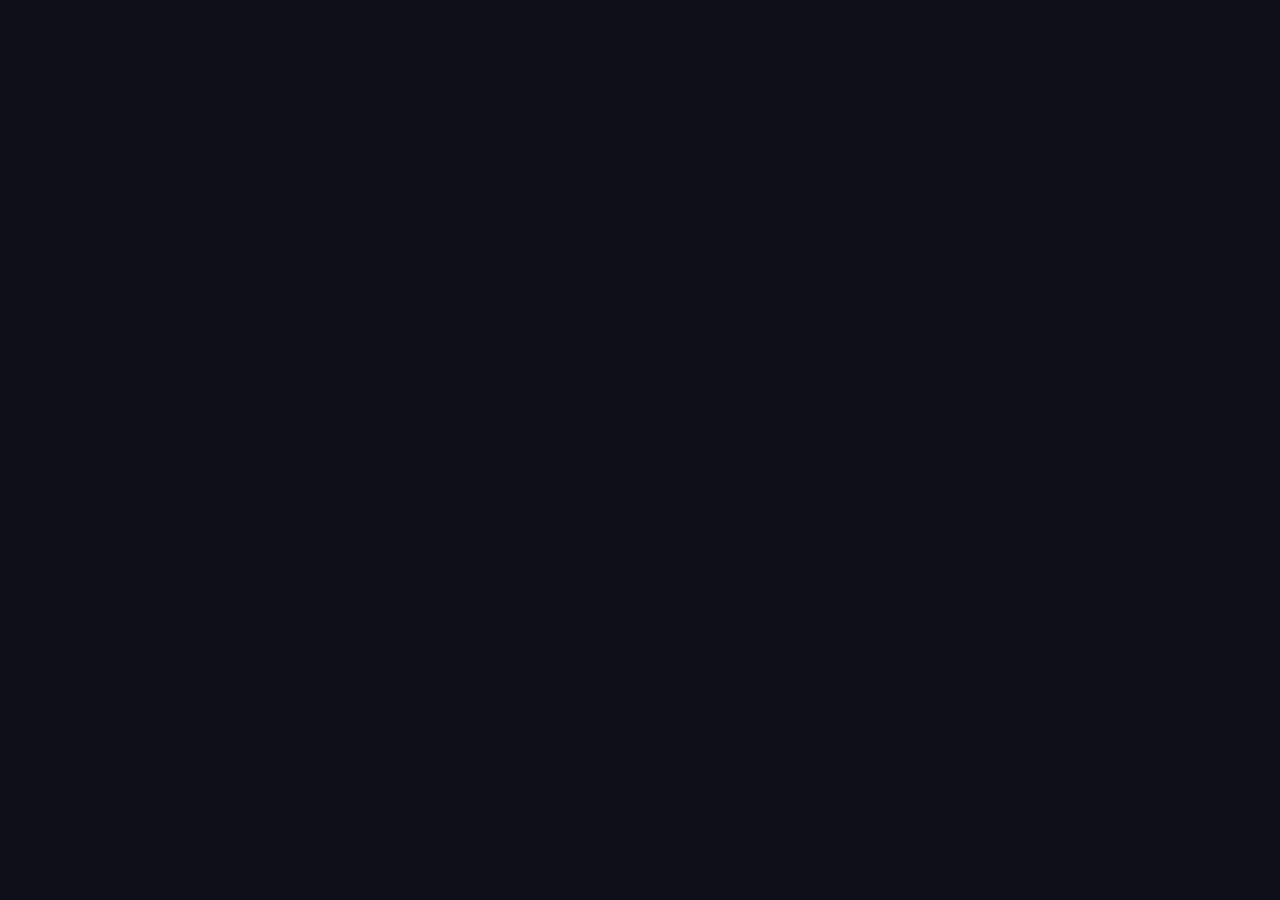
==== docs/index.html @ dfcd4a80 "Deploy: Update GitHub Pages site" ====
<!doctype html>
<html lang="en">
  <head>
    <meta charset="UTF-8" />
    <meta name="viewport" content="width=device-width, initial-scale=1.0, viewport-fit=cover" />
    <meta name="theme-color" content="#7c3aed" />
    <title>HarleyAuction - Real-Time Auction Aggregator</title>
    <link rel="icon" href="/favicon.svg" type="image/svg+xml" />
    <style>
      body {
        margin: 0;
        background: #0f0f1a;
        color: #f5f3ff;
        font-family: system-ui, -apple-system, "Segoe UI", Roboto, sans-serif;
      }
      * {
        box-sizing: border-box;
      }
      a {
        color: inherit;
      }
    </style>
    <script type="module" crossorigin src="/assets/index-mbLICwu4.js"></script>
    <link rel="stylesheet" crossorigin href="/assets/index-0RjhfozS.css">
  <link rel="manifest" href="/manifest.webmanifest"><script id="vite-plugin-pwa:register-sw" src="/registerSW.js"></script></head>
  <body>
    <div id="root"></div>
  </body>
</html>
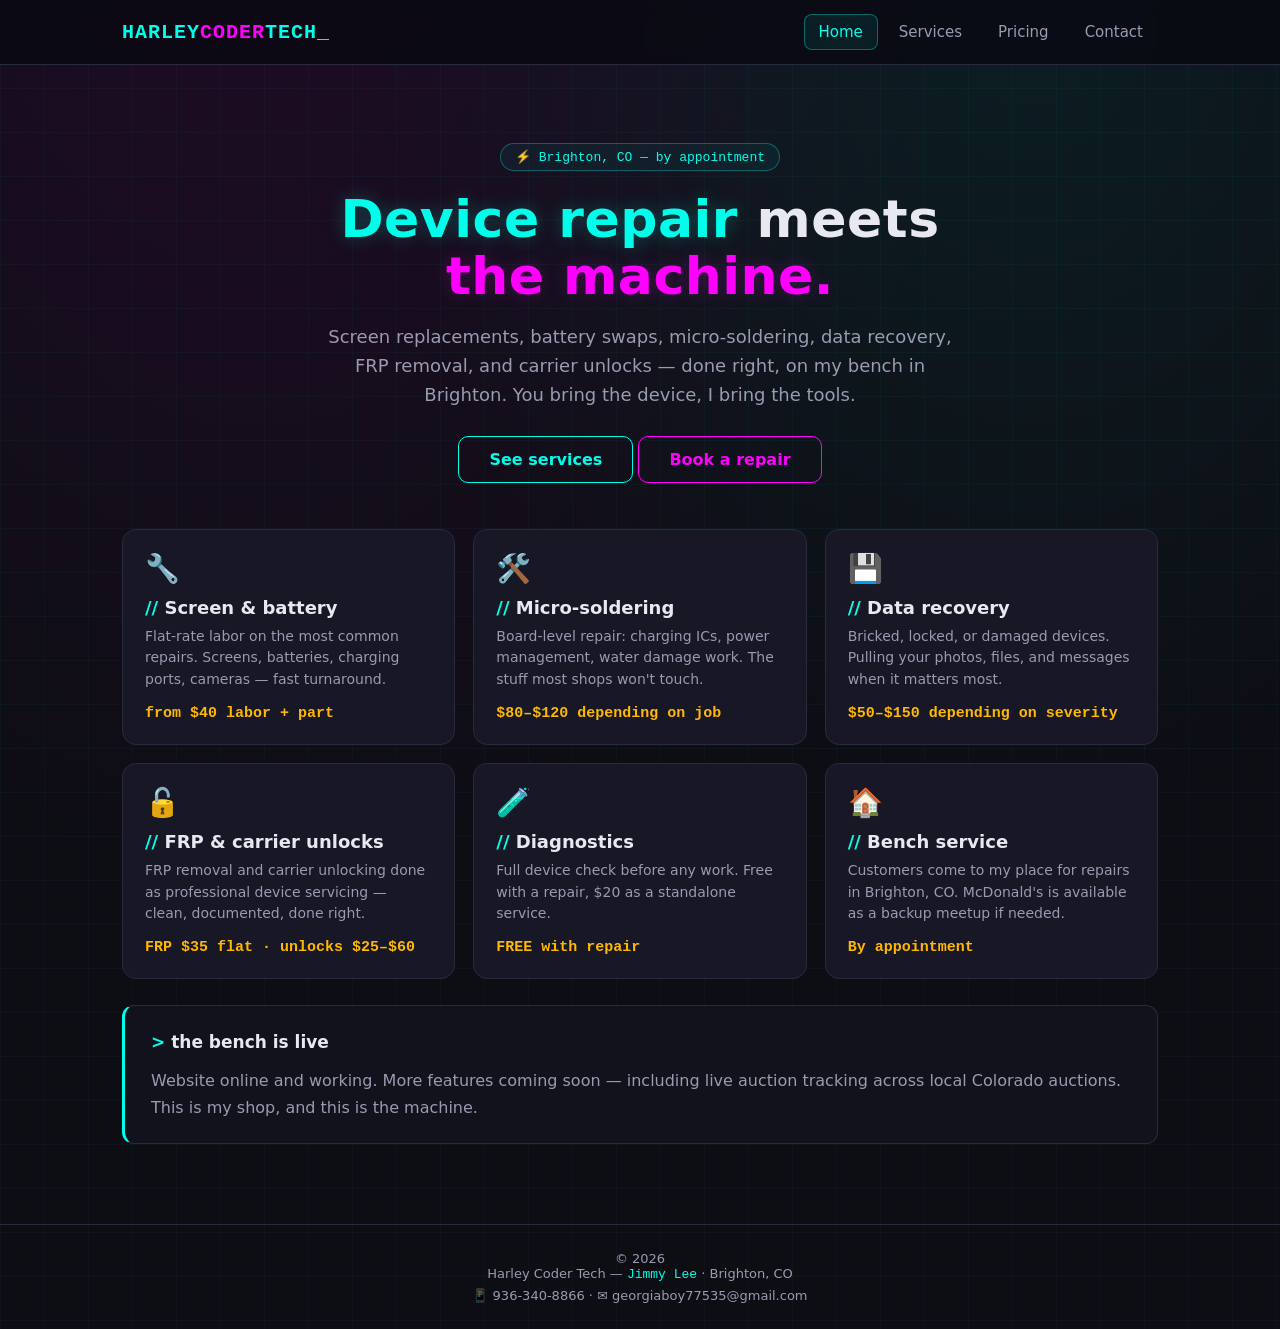
==== commit 1f0c7a22: "Add GitHub Pages site (static HTML)" ====
--- a/docs/index.html
+++ b/docs/index.html
@@ -1,30 +1,96 @@
-<!doctype html>
-<html lang="en">
-  <head>
-    <meta charset="UTF-8" />
-    <meta name="viewport" content="width=device-width, initial-scale=1.0, viewport-fit=cover" />
-    <meta name="theme-color" content="#7c3aed" />
-    <title>HarleyAuction - Real-Time Auction Aggregator</title>
-    <link rel="icon" href="/favicon.svg" type="image/svg+xml" />
-    <style>
-      body {
-        margin: 0;
-        background: #0f0f1a;
-        color: #f5f3ff;
-        font-family: system-ui, -apple-system, "Segoe UI", Roboto, sans-serif;
-      }
-      * {
-        box-sizing: border-box;
-      }
-      a {
-        color: inherit;
-      }
-    </style>
-    <script type="module" crossorigin src="/assets/index-mbLICwu4.js"></script>
-    <link rel="stylesheet" crossorigin href="/assets/index-0RjhfozS.css">
-  <link rel="manifest" href="/manifest.webmanifest"><script id="vite-plugin-pwa:register-sw" src="/registerSW.js"></script></head>
-  <body>
-    <div id="root"></div>-
-  </body>
-</html>
+<!DOCTYPE html>
+<html lang="en">
+<head>
+  <meta charset="UTF-8">
+  <meta name="viewport" content="width=device-width, initial-scale=1.0">
+  <title>Harley Coder Tech — Device Repair &amp; Diagnostics | Brighton, CO</title>
+  <meta name="description" content="Cyberpunk-styled device repair, diagnostics, and micro-soldering in Brighton, CO. Screen replacements, batteries, micro-soldering, data recovery, FRP removal, carrier unlocking.">
+  <link rel="stylesheet" href="css/style.css">
+  <link rel="icon" href="images/favicon.svg" type="image/svg+xml">
+</head>
+<body>
+  <header>
+    <div class="nav-wrap">
+      <a class="brand" href="index.html"><span class="h">HARLEY</span><span class="t">CODER</span><span class="h">TECH</span><span class="cursor">_</span></a>
+      <nav>
+        <a href="index.html" class="active">Home</a>
+        <a href="services.html">Services</a>
+        <a href="pricing.html">Pricing</a>
+        <a href="contact.html">Contact</a>
+      </nav>
+    </div>
+  </header>
+
+  <main>
+    <section class="hero">
+      <span class="tag">⚡ Brighton, CO — by appointment</span>
+      <h1>
+        <span class="glow-cyan">Device repair</span> meets<br>
+        <span class="glow-magenta">the machine.</span>
+      </h1>
+      <p>
+        Screen replacements, battery swaps, micro-soldering, data recovery,
+        FRP removal, and carrier unlocks — done right, on my bench in Brighton.
+        You bring the device, I bring the tools.
+      </p>
+      <a class="btn" href="services.html">See services</a>
+      <a class="btn magenta" href="contact.html">Book a repair</a>
+    </section>
+
+    <div class="grid">
+      <div class="card">
+        <div class="icon">🔧</div>
+        <h3><span>//</span> Screen &amp; battery</h3>
+        <p>Flat-rate labor on the most common repairs. Screens, batteries, charging ports, cameras — fast turnaround.</p>
+        <span class="price">from $40 labor + part</span>
+      </div>
+      <div class="card">
+        <div class="icon">🛠️</div>
+        <h3><span>//</span> Micro-soldering</h3>
+        <p>Board-level repair: charging ICs, power management, water damage work. The stuff most shops won't touch.</p>
+        <span class="price">$80–$120 depending on job</span>
+      </div>
+      <div class="card">
+        <div class="icon">💾</div>
+        <h3><span>//</span> Data recovery</h3>
+        <p>Bricked, locked, or damaged devices. Pulling your photos, files, and messages when it matters most.</p>
+        <span class="price">$50–$150 depending on severity</span>
+      </div>
+      <div class="card">
+        <div class="icon">🔓</div>
+        <h3><span>//</span> FRP &amp; carrier unlocks</h3>
+        <p>FRP removal and carrier unlocking done as professional device servicing — clean, documented, done right.</p>
+        <span class="price">FRP $35 flat · unlocks $25–$60</span>
+      </div>
+      <div class="card">
+        <div class="icon">🧪</div>
+        <h3><span>//</span> Diagnostics</h3>
+        <p>Full device check before any work. Free with a repair, $20 as a standalone service.</p>
+        <span class="price">FREE with repair</span>
+      </div>
+      <div class="card">
+        <div class="icon">🏠</div>
+        <h3><span>//</span> Bench service</h3>
+        <p>Customers come to my place for repairs in Brighton, CO. McDonald's is available as a backup meetup if needed.</p>
+        <span class="price">By appointment</span>
+      </div>
+    </div>
+
+    <div class="box">
+      <h3><span>&gt;</span> the bench is live</h3>
+      <p>
+        Website online and working. More features coming soon — including live
+        auction tracking across local Colorado auctions. This is my shop,
+        and this is the machine.
+      </p>
+    </div>
+  </main>
+
+  <footer>
+    <div>Harley Coder Tech — <span class="mono">Jimmy Lee</span> · Brighton, CO</div>
+    <div style="margin-top:6px">📱 936-340-8866 · ✉️ georgiaboy77535@gmail.com</div>
+  </footer>
+
+  <script src="js/main.js"></script>
+</body>
+</html>
--- a/docs/css/style.css
+++ b/docs/css/style.css
@@ -0,0 +1,267 @@
+/* ============================================================
+   Harley Coder Tech — cyberpunk-styled device repair
+   Brighton, CO | Jimmy Lee
+   Theme: neon cyan / magenta on deep black, scanline grid
+   ============================================================ */
+
+:root {
+  --bg: #0d0d14;
+  --bg2: #12121c;
+  --panel: #171726;
+  --cyan: #00ffea;
+  --magenta: #ff00ff;
+  --amber: #ffb800;
+  --text: #e8e8f0;
+  --muted: #9a9ab0;
+  --border: #2a2a3e;
+  --glow-cyan: rgba(0, 255, 234, 0.25);
+  --glow-magenta: rgba(255, 0, 255, 0.2);
+  --font: "Segoe UI", "SF Pro Display", system-ui, sans-serif;
+  --mono: "Cascadia Code", "Consolas", monospace;
+}
+
+* { margin: 0; padding: 0; box-sizing: border-box; }
+
+html { scroll-behavior: smooth; }
+
+body {
+  background: var(--bg);
+  color: var(--text);
+  font-family: var(--font);
+  min-height: 100vh;
+  background-image:
+    radial-gradient(ellipse at 20% -10%, rgba(255, 0, 255, 0.08), transparent 50%),
+    radial-gradient(ellipse at 80% 0%, rgba(0, 255, 234, 0.07), transparent 45%),
+    linear-gradient(rgba(0, 255, 234, 0.03) 1px, transparent 1px),
+    linear-gradient(90deg, rgba(0, 255, 234, 0.03) 1px, transparent 1px);
+  background-size: 100% 100%, 100% 100%, 44px 44px, 44px 44px;
+}
+
+/* ---------- header / nav ---------- */
+header {
+  background: rgba(10, 10, 18, 0.85);
+  backdrop-filter: blur(8px);
+  border-bottom: 1px solid var(--border);
+  position: sticky;
+  top: 0;
+  z-index: 50;
+}
+
+.nav-wrap {
+  max-width: 1080px;
+  margin: 0 auto;
+  padding: 14px 22px;
+  display: flex;
+  align-items: center;
+  justify-content: space-between;
+  gap: 16px;
+  flex-wrap: wrap;
+}
+
+.brand {
+  font-family: var(--mono);
+  font-size: 20px;
+  font-weight: 700;
+  letter-spacing: 1px;
+  text-decoration: none;
+  color: var(--text);
+}
+
+.brand .h { color: var(--cyan); }
+.brand .t { color: var(--magenta); }
+.brand .cursor { color: var(--cyan); animation: blink 1.1s steps(1) infinite; }
+
+@keyframes blink { 50% { opacity: 0; } }
+
+nav { display: flex; gap: 6px; flex-wrap: wrap; }
+
+nav a {
+  color: var(--muted);
+  text-decoration: none;
+  font-size: 15px;
+  font-weight: 500;
+  padding: 8px 14px;
+  border-radius: 8px;
+  transition: all 0.15s;
+  border: 1px solid transparent;
+}
+
+nav a:hover { color: var(--cyan); background: rgba(0, 255, 234, 0.06); }
+
+nav a.active {
+  color: var(--cyan);
+  border-color: rgba(0, 255, 234, 0.35);
+  background: rgba(0, 255, 234, 0.08);
+}
+
+/* ---------- layout ---------- */
+main { max-width: 1080px; margin: 0 auto; padding: 48px 22px 80px; }
+
+.hero { text-align: center; padding: 30px 0 46px; }
+
+.hero .tag {
+  display: inline-block;
+  font-family: var(--mono);
+  font-size: 13px;
+  color: var(--cyan);
+  border: 1px solid rgba(0, 255, 234, 0.3);
+  padding: 5px 14px;
+  border-radius: 999px;
+  margin-bottom: 20px;
+  background: rgba(0, 255, 234, 0.05);
+}
+
+.hero h1 {
+  font-size: clamp(30px, 5vw, 52px);
+  line-height: 1.1;
+  letter-spacing: 0.5px;
+}
+
+.hero h1 .glow-cyan { color: var(--cyan); text-shadow: 0 0 18px var(--glow-cyan); }
+.hero h1 .glow-magenta { color: var(--magenta); text-shadow: 0 0 18px var(--glow-magenta); }
+
+.hero p {
+  color: var(--muted);
+  font-size: 18px;
+  max-width: 640px;
+  margin: 18px auto 0;
+  line-height: 1.6;
+}
+
+.page-head { margin-bottom: 32px; }
+
+.page-head h2 {
+  font-size: 30px;
+  margin-bottom: 8px;
+}
+
+.page-head h2 span { color: var(--cyan); }
+
+.page-head p { color: var(--muted); }
+
+/* ---------- cards / panels ---------- */
+.grid {
+  display: grid;
+  grid-template-columns: repeat(auto-fill, minmax(280px, 1fr));
+  gap: 18px;
+}
+
+.card {
+  background: var(--panel);
+  border: 1px solid var(--border);
+  border-radius: 14px;
+  padding: 22px;
+  transition: transform 0.15s, border-color 0.15s, box-shadow 0.15s;
+}
+
+.card:hover {
+  transform: translateY(-3px);
+  border-color: rgba(0, 255, 234, 0.4);
+  box-shadow: 0 8px 30px rgba(0, 255, 234, 0.08);
+}
+
+.card .icon { font-size: 28px; margin-bottom: 12px; }
+
+.card h3 { font-size: 18px; margin-bottom: 8px; }
+.card h3 span { color: var(--cyan); }
+
+.card p { color: var(--muted); font-size: 14px; line-height: 1.55; }
+
+.card .price {
+  display: block;
+  margin-top: 14px;
+  font-family: var(--mono);
+  font-size: 15px;
+  color: var(--amber);
+  font-weight: 600;
+}
+
+/* ---------- callout boxes ---------- */
+.box {
+  border: 1px solid var(--border);
+  border-left: 3px solid var(--cyan);
+  background: var(--bg2);
+  border-radius: 12px;
+  padding: 22px 26px;
+  margin-top: 26px;
+  line-height: 1.7;
+}
+
+.box.magenta { border-left-color: var(--magenta); }
+
+.box h3 { margin-bottom: 10px; font-size: 17px; }
+.box h3 span { color: var(--cyan); }
+.box.magenta h3 span { color: var(--magenta); }
+
+.box p { color: var(--muted); }
+
+/* ---------- contact ---------- */
+.contact-cards { display: grid; grid-template-columns: repeat(auto-fit, minmax(220px, 1fr)); gap: 16px; margin-top: 26px; }
+
+.contact-card {
+  background: var(--panel);
+  border: 1px solid var(--border);
+  border-radius: 12px;
+  padding: 20px;
+  text-align: center;
+}
+
+.contact-card .label {
+  font-family: var(--mono);
+  font-size: 12px;
+  color: var(--muted);
+  text-transform: uppercase;
+  letter-spacing: 1px;
+}
+
+.contact-card .value {
+  margin-top: 8px;
+  font-size: 17px;
+  font-weight: 600;
+  color: var(--cyan);
+  word-break: break-word;
+}
+
+.contact-card .value a { color: var(--cyan); text-decoration: none; }
+.contact-card .value a:hover { text-decoration: underline; }
+
+/* ---------- buttons ---------- */
+.btn {
+  display: inline-block;
+  margin-top: 26px;
+  padding: 13px 30px;
+  border-radius: 10px;
+  text-decoration: none;
+  font-weight: 700;
+  font-size: 16px;
+  border: 1px solid var(--cyan);
+  color: var(--cyan);
+  background: transparent;
+  transition: all 0.15s;
+}
+
+.btn:hover {
+  background: var(--cyan);
+  color: #001418;
+  box-shadow: 0 0 24px var(--glow-cyan);
+}
+
+.btn.magenta { border-color: var(--magenta); color: var(--magenta); }
+.btn.magenta:hover { background: var(--magenta); color: #1a001a; box-shadow: 0 0 24px var(--glow-magenta); }
+
+/* ---------- footer ---------- */
+footer {
+  border-top: 1px solid var(--border);
+  padding: 26px 22px;
+  text-align: center;
+  color: var(--muted);
+  font-size: 13px;
+}
+
+footer .mono { font-family: var(--mono); color: var(--cyan); }
+
+/* ---------- responsive ---------- */
+@media (max-width: 640px) {
+  .nav-wrap { justify-content: center; }
+  main { padding-top: 30px; }
+}
